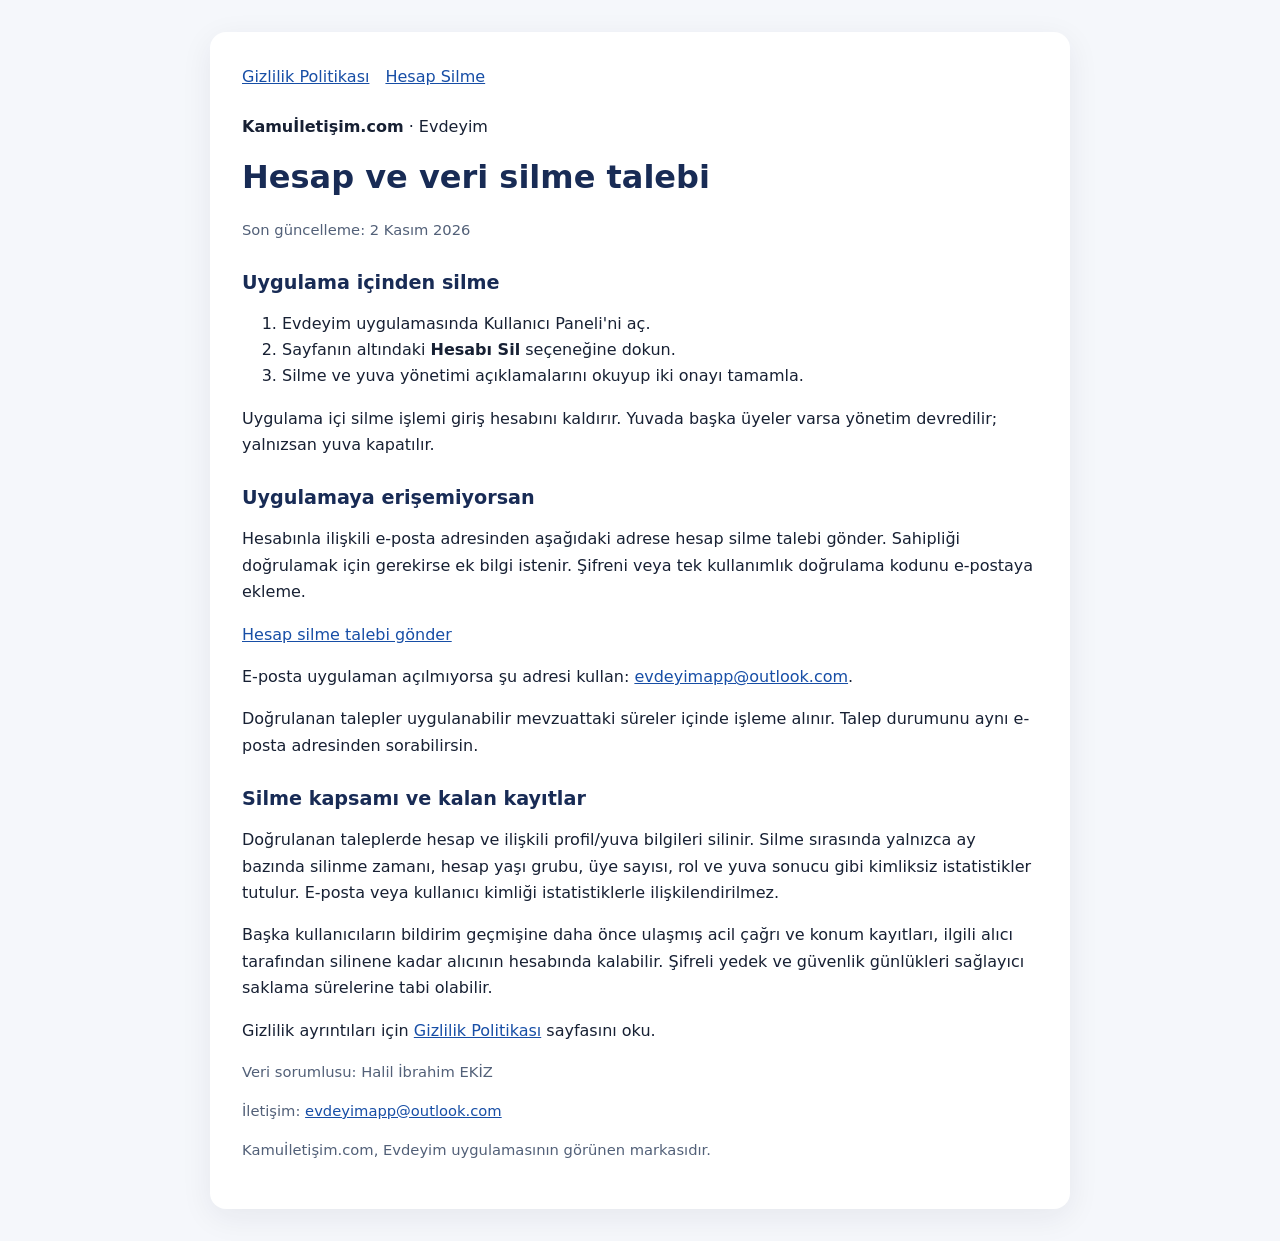
==== account-deletion.html @ 937bfa32 "Update privacy and account deletion pages Co-authored-by: Copilot <223556219+Copilot@users.noreply.g" ====
<!doctype html>
<html lang="tr">
<head>
  <meta charset="utf-8">
  <meta name="viewport" content="width=device-width, initial-scale=1">
  <meta name="description" content="Evdeyim hesabını uygulama içinden veya e-posta ile silme adımları.">
  <meta http-equiv="Content-Security-Policy" content="default-src 'none'; style-src 'unsafe-inline'; base-uri 'none'; form-action 'none'">
  <title>Hesap ve Veri Silme · Evdeyim</title>
  <style>
    :root { color-scheme: light; font-family: system-ui, sans-serif; }
    body { margin: 0; background: #f5f7fb; color: #172033; line-height: 1.65; }
    main { box-sizing: border-box; max-width: 860px; margin: 32px auto; padding: 32px;
      background: #fff; border-radius: 16px; box-shadow: 0 8px 32px #17203312; }
    h1, h2 { line-height: 1.25; color: #182b55; }
    h1 { margin-top: 0; }
    h2 { margin-top: 28px; font-size: 1.2rem; }
    a { color: #174ea6; overflow-wrap: anywhere; }
    nav { display: flex; flex-wrap: wrap; gap: 16px; margin-bottom: 24px; }
    .updated, footer { color: #526078; font-size: .92rem; }
    @media (max-width: 600px) {
      main { margin: 0; padding: 24px 18px; border-radius: 0; }
    }
  </style>
</head>
<body>
  <main>
    <nav aria-label="Yasal sayfalar">
      <a href="./privacy.html">Gizlilik Politikası</a>
      <a href="./account-deletion.html">Hesap Silme</a>
    </nav>
    <header>
      <p><strong>Kamuİletişim.com</strong> · Evdeyim</p>
      <h1>Hesap ve veri silme talebi</h1>
      <p class="updated">Son güncelleme: 2 Kasım 2026</p>
    </header>

    <section>
      <h2>Uygulama içinden silme</h2>
      <ol>
        <li>Evdeyim uygulamasında Kullanıcı Paneli'ni aç.</li>
        <li>Sayfanın altındaki <strong>Hesabı Sil</strong> seçeneğine dokun.</li>
        <li>Silme ve yuva yönetimi açıklamalarını okuyup iki onayı tamamla.</li>
      </ol>
      <p>Uygulama içi silme işlemi giriş hesabını kaldırır. Yuvada başka üyeler
      varsa yönetim devredilir; yalnızsan yuva kapatılır.</p>
    </section>

    <section>
      <h2>Uygulamaya erişemiyorsan</h2>
      <p>Hesabınla ilişkili e-posta adresinden aşağıdaki adrese hesap silme talebi
      gönder. Sahipliği doğrulamak için gerekirse ek bilgi istenir. Şifreni veya
      tek kullanımlık doğrulama kodunu e-postaya ekleme.</p>
      <p><a href="mailto:evdeyimapp@outlook.com?subject=Evdeyim%20hesap%20silme%20talebi">
      Hesap silme talebi gönder</a></p>
      <p>E-posta uygulaman açılmıyorsa şu adresi kullan:
      <a href="mailto:evdeyimapp@outlook.com">evdeyimapp@outlook.com</a>.</p>
      <p>Doğrulanan talepler uygulanabilir mevzuattaki süreler içinde işleme
      alınır. Talep durumunu aynı e-posta adresinden sorabilirsin.</p>
    </section>

    <section>
      <h2>Silme kapsamı ve kalan kayıtlar</h2>
      <p>Doğrulanan taleplerde hesap ve ilişkili profil/yuva bilgileri silinir.
      Silme sırasında yalnızca ay bazında silinme zamanı, hesap yaşı grubu, üye
      sayısı, rol ve yuva sonucu gibi kimliksiz istatistikler tutulur. E-posta
      veya kullanıcı kimliği istatistiklerle ilişkilendirilmez.</p>
      <p>Başka kullanıcıların bildirim geçmişine daha önce ulaşmış acil çağrı ve
      konum kayıtları, ilgili alıcı tarafından silinene kadar alıcının hesabında
      kalabilir. Şifreli yedek ve güvenlik günlükleri sağlayıcı saklama
      sürelerine tabi olabilir.</p>
      <p>Gizlilik ayrıntıları için
      <a href="./privacy.html">Gizlilik Politikası</a> sayfasını oku.</p>
    </section>

    <footer>
      <p>Veri sorumlusu: Halil İbrahim EKİZ</p>
      <p>İletişim: <a href="mailto:evdeyimapp@outlook.com">evdeyimapp@outlook.com</a></p>
      <p>Kamuİletişim.com, Evdeyim uygulamasının görünen markasıdır.</p>
    </footer>
  </main>
</body>
</html>
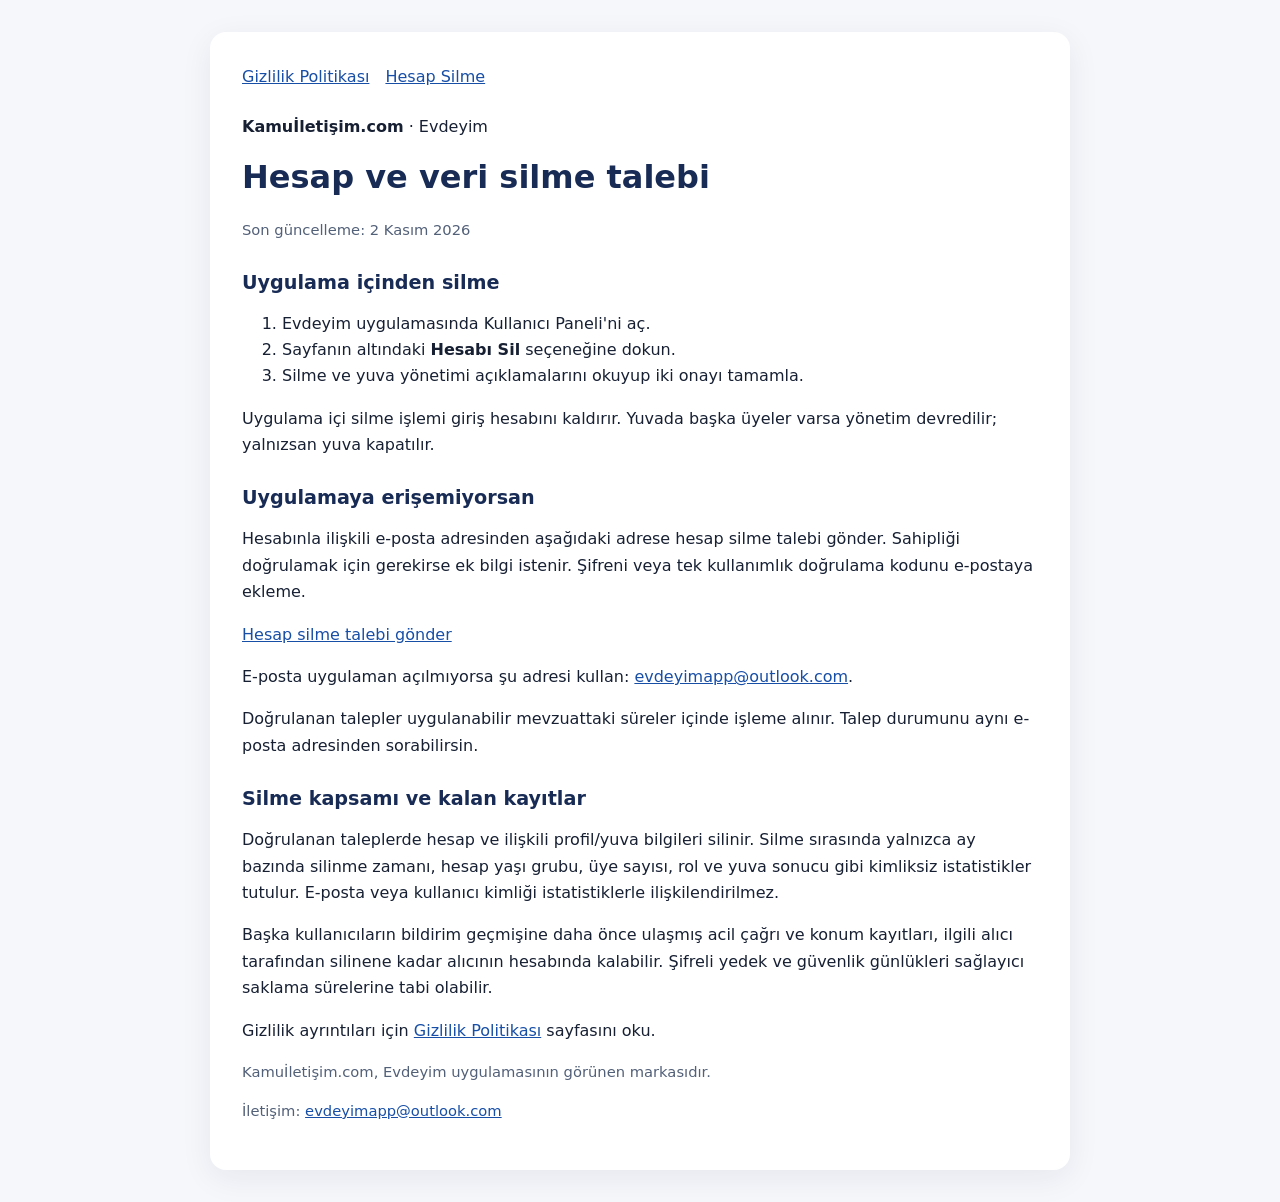
==== commit 98067de2: "Remove personal name from public legal pages Co-authored-by: Copilot <223556219+Copilot@users.norepl" ====
--- a/account-deletion.html
+++ b/account-deletion.html
@@ -73,9 +73,8 @@
     </section>
 
     <footer>
-      <p>Veri sorumlusu: Halil İbrahim EKİZ</p>
+      <p>Kamuİletişim.com, Evdeyim uygulamasının görünen markasıdır.</p>
       <p>İletişim: <a href="mailto:evdeyimapp@outlook.com">evdeyimapp@outlook.com</a></p>
-      <p>Kamuİletişim.com, Evdeyim uygulamasının görünen markasıdır.</p>
     </footer>
   </main>
 </body>
